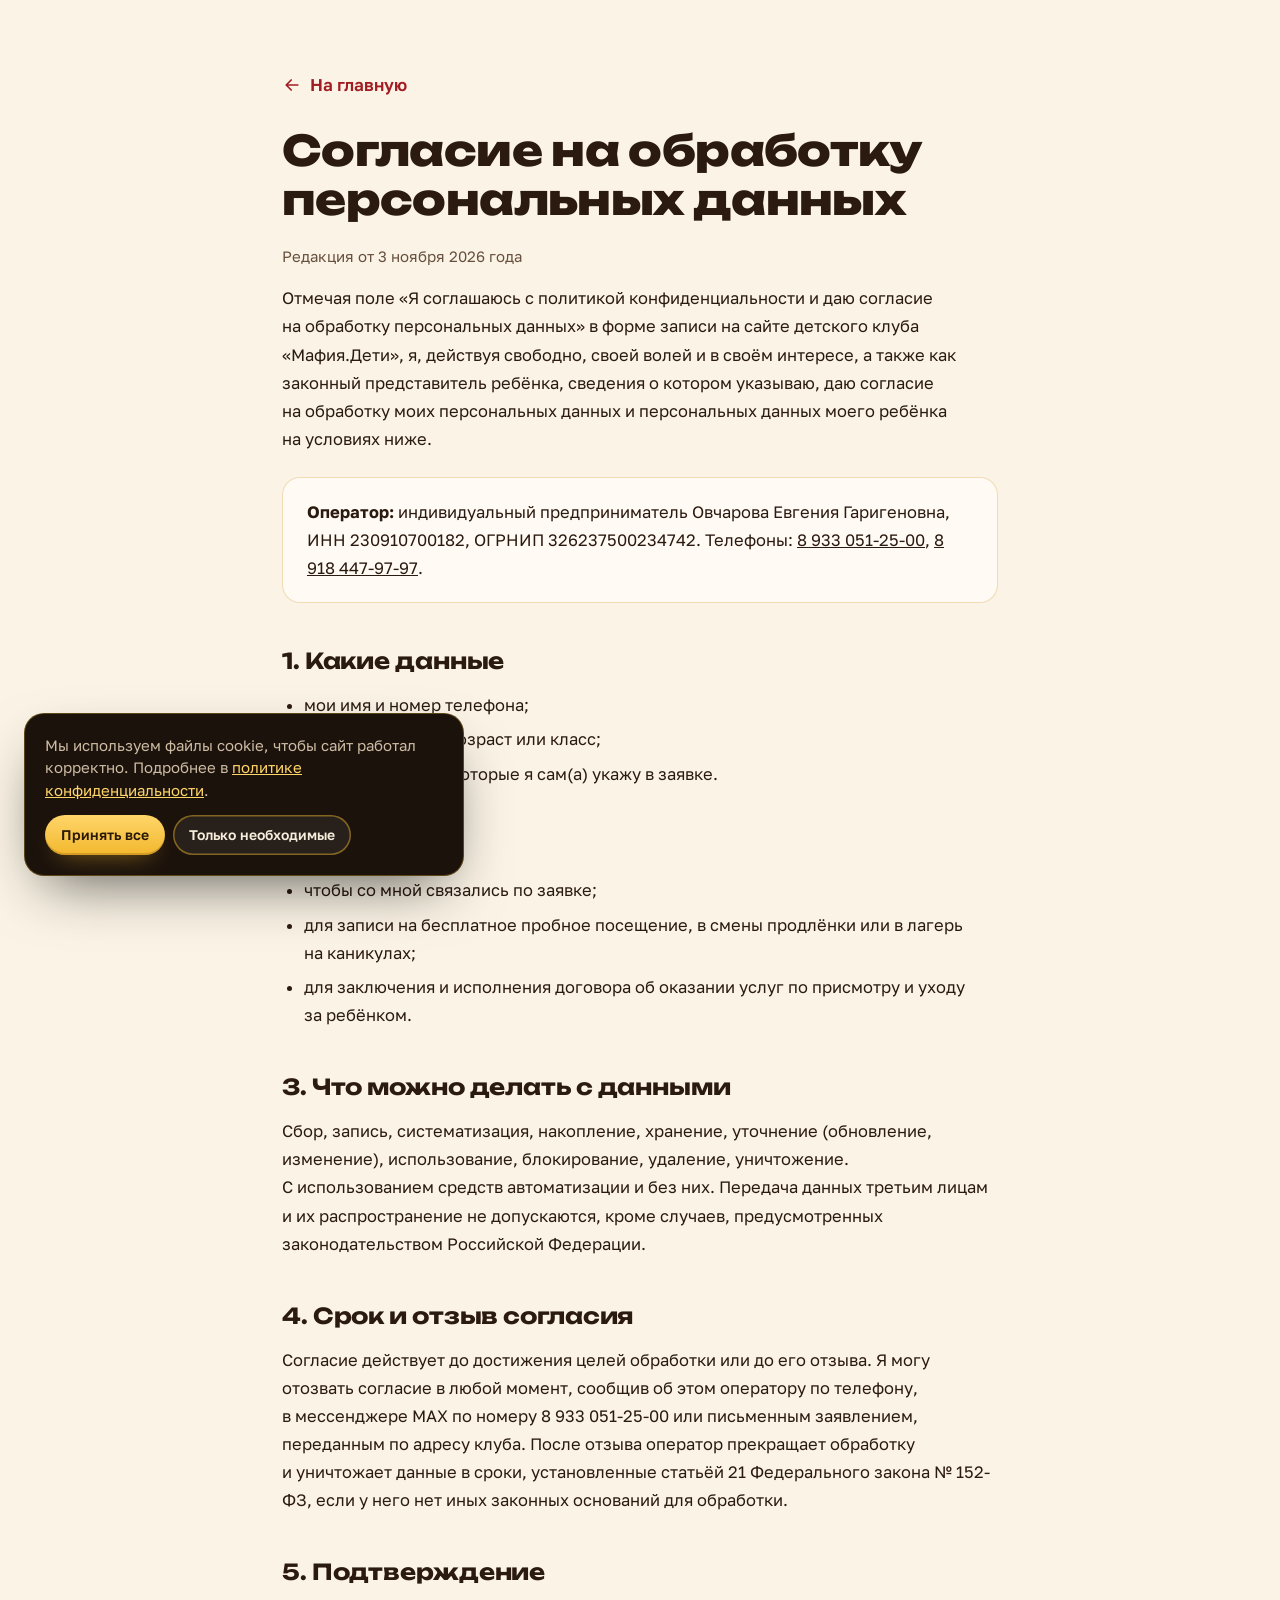
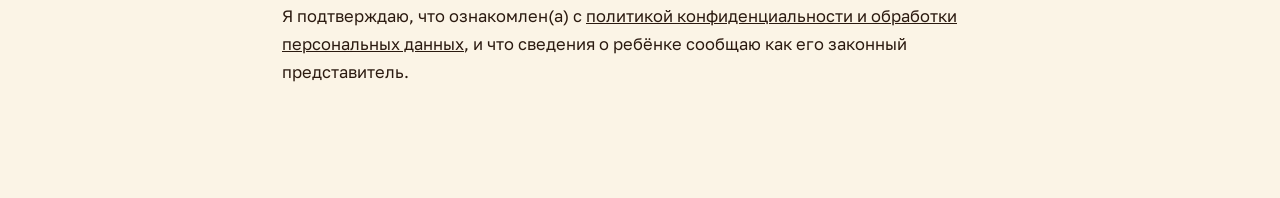
==== consent.html @ 3db44001 "Сайт продлёнки «Мафия.Дети»: первая версия Co-Authored-By: Claude Opus 5.5 <noreply@anthropic.com>" ====
<!doctype html>
<html lang="ru">
<head>
<meta charset="utf-8">
<meta name="viewport" content="width=device-width, initial-scale=1">
<title>Согласие на обработку персональных данных | Детский клуб «Мафия.Дети»</title>
<meta name="description" content="Согласие на обработку персональных данных для записи в детский клуб «Мафия.Дети».">
<meta name="theme-color" content="#1B120C">
<meta name="robots" content="noindex">
<link rel="icon" href="assets/favicon.svg" type="image/svg+xml">
<link rel="stylesheet" href="styles.css">
</head>
<body class="doc-page">
<svg width="0" height="0" style="position:absolute" aria-hidden="true"><defs><symbol id="i-arrow" viewBox="0 0 24 24" fill="none" stroke="currentColor" stroke-width="2" stroke-linecap="round" stroke-linejoin="round"><path d="M5 12h14M13 6l6 6-6 6"/></symbol></defs></svg>

<main class="doc">
  <a class="back" href="index.html"><svg class="ico" aria-hidden="true"><use href="#i-arrow"/></svg> На главную</a>
  <h1>Согласие на&nbsp;обработку персональных данных</h1>
  <p class="meta">Редакция от 3 ноября 2026 года</p>

  <p>Отмечая поле «Я&nbsp;соглашаюсь с&nbsp;политикой конфиденциальности и&nbsp;даю согласие на&nbsp;обработку персональных данных» в&nbsp;форме записи на&nbsp;сайте детского клуба «Мафия.Дети», я, действуя свободно, своей волей и&nbsp;в&nbsp;своём интересе, а&nbsp;также как законный представитель ребёнка, сведения о&nbsp;котором указываю, даю согласие на&nbsp;обработку моих персональных данных и&nbsp;персональных данных моего ребёнка на&nbsp;условиях ниже.</p>

  <div class="card">
    <p><b>Оператор:</b> индивидуальный предприниматель Овчарова Евгения Гаригеновна, ИНН 230910700182, ОГРНИП 326237500234742. Телефоны: <a href="tel:+79330512500">8 933 051-25-00</a>, <a href="tel:+79184479797">8 918 447-97-97</a>.</p>
  </div>

  <h2>1. Какие данные</h2>
  <ul>
    <li>мои имя и&nbsp;номер телефона;</li>
    <li>имя ребёнка, его возраст или класс;</li>
    <li>другие сведения, которые я&nbsp;сам(а) укажу в&nbsp;заявке.</li>
  </ul>

  <h2>2. Для чего</h2>
  <ul>
    <li>чтобы со&nbsp;мной связались по&nbsp;заявке;</li>
    <li>для записи на&nbsp;бесплатное пробное посещение, в&nbsp;смены продлёнки или в&nbsp;лагерь на&nbsp;каникулах;</li>
    <li>для заключения и&nbsp;исполнения договора об&nbsp;оказании услуг по&nbsp;присмотру и&nbsp;уходу за&nbsp;ребёнком.</li>
  </ul>

  <h2>3. Что можно делать с&nbsp;данными</h2>
  <p>Сбор, запись, систематизация, накопление, хранение, уточнение (обновление, изменение), использование, блокирование, удаление, уничтожение. С&nbsp;использованием средств автоматизации и&nbsp;без них. Передача данных третьим лицам и&nbsp;их распространение не допускаются, кроме случаев, предусмотренных законодательством Российской Федерации.</p>

  <h2>4. Срок и&nbsp;отзыв согласия</h2>
  <p>Согласие действует до&nbsp;достижения целей обработки или до&nbsp;его отзыва. Я&nbsp;могу отозвать согласие в&nbsp;любой момент, сообщив об&nbsp;этом оператору по&nbsp;телефону, в&nbsp;мессенджере MAX по&nbsp;номеру 8 933 051-25-00 или письменным заявлением, переданным по&nbsp;адресу клуба. После отзыва оператор прекращает обработку и&nbsp;уничтожает данные в&nbsp;сроки, установленные статьёй 21 Федерального закона № 152-ФЗ, если у&nbsp;него нет иных законных оснований для обработки.</p>

  <h2>5. Подтверждение</h2>
  <p>Я&nbsp;подтверждаю, что ознакомлен(а) с&nbsp;<a href="privacy.html">политикой конфиденциальности и&nbsp;обработки персональных данных</a>, и&nbsp;что сведения о&nbsp;ребёнке сообщаю как его законный представитель.</p>
</main>

<div class="cookie" id="cookie" role="dialog" aria-live="polite" aria-label="Файлы cookie">
  <p>Мы используем файлы cookie, чтобы сайт работал корректно. Подробнее в&nbsp;<a href="privacy.html#cookie">политике конфиденциальности</a>.</p>
  <div class="cookie-row">
    <button class="btn btn-gold btn-sm" type="button" data-cookie="all">Принять все</button>
    <button class="btn btn-ghost-dark btn-sm" type="button" data-cookie="necessary">Только необходимые</button>
  </div>
</div>
<script src="main.js" defer></script>
</body>
</html>
---- styles.css ----
/* ===== Шрифты: Unbounded (заголовки) и Golos (текст), кириллица + латиница ===== */
@font-face{font-family:'Unbounded';font-style:normal;font-weight:300 800;font-display:swap;
  src:url('assets/fonts/unbounded-cyr.woff2') format('woff2');
  unicode-range:U+0301,U+0400-045F,U+0490-0491,U+04B0-04B1,U+2116;}
@font-face{font-family:'Unbounded';font-style:normal;font-weight:300 800;font-display:swap;
  src:url('assets/fonts/unbounded.woff2') format('woff2');
  unicode-range:U+0000-00FF,U+0131,U+0152-0153,U+02BB-02BC,U+02C6,U+02DA,U+02DC,U+2000-206F,U+20BD,U+2122,U+2212,U+FEFF,U+FFFD;}
@font-face{font-family:'Golos';font-style:normal;font-weight:400 700;font-display:swap;
  src:url('assets/fonts/golos-cyr.woff2') format('woff2');
  unicode-range:U+0301,U+0400-045F,U+0490-0491,U+04B0-04B1,U+2116;}
@font-face{font-family:'Golos';font-style:normal;font-weight:400 700;font-display:swap;
  src:url('assets/fonts/golos.woff2') format('woff2');
  unicode-range:U+0000-00FF,U+0131,U+0152-0153,U+02BB-02BC,U+02C6,U+02DA,U+02DC,U+2000-206F,U+20BD,U+2122,U+2212,U+FEFF,U+FFFD;}

/* ===== Токены: ночь и золото логотипа + тёплая бумага флаера ===== */
:root{
  --ink:#1B120C;
  --ink-2:#271A11;
  --ink-deep:#120C08;
  --paper:#FBF4E6;
  --paper-2:#F4E7CF;
  --card:#FFFBF4;
  --text:#2B1A10;
  --muted:#674F3E;
  --gold:#F2B82E;
  --gold-2:#FFD56A;
  --gold-deep:#8A5A08;
  --red:#C3262C;
  --red-hover:#D3333A;
  --red-deep:#A11D23;
  --on-ink:#F7EDDC;
  --on-ink-muted:#CDBBA3;
  --line:rgba(43,26,16,.12);
  --gold-edge:rgba(201,138,18,.28);
  --radius:22px;
  --shadow-card:0 1px 0 rgba(255,255,255,.7) inset, 0 22px 44px -28px rgba(70,36,6,.55);
  --display:'Unbounded','Arial Black',sans-serif;
  --body:'Golos',system-ui,-apple-system,'Segoe UI',Roboto,sans-serif;
  --gutter:16px;
  --max:1180px;
}
@media (min-width:600px){:root{--gutter:24px}}
@media (min-width:1000px){:root{--gutter:32px}}

/* ===== База ===== */
*,*::before,*::after{box-sizing:border-box}
html{-webkit-text-size-adjust:100%;scroll-padding-top:76px}
@media (prefers-reduced-motion:no-preference){html{scroll-behavior:smooth}}
body{margin:0;background:var(--paper);color:var(--text);font:400 17px/1.55 var(--body);-webkit-font-smoothing:antialiased;text-rendering:optimizeLegibility}
img,svg{display:block;max-width:100%}
a{color:inherit}
p{margin:0 0 1em}
h1,h2,h3{margin:0;font-weight:800}
ul,ol{margin:0;padding:0}
button{font:inherit}
[hidden]{display:none!important}
.wrap{width:min(100% - 2*var(--gutter), var(--max));margin-inline:auto}
.ico{width:20px;height:20px;flex:none}
:focus-visible{outline:3px solid var(--gold);outline-offset:3px;border-radius:6px}
.skip{position:absolute;left:12px;top:-60px;z-index:100;background:var(--gold);color:var(--ink);padding:10px 16px;border-radius:10px;font-weight:600;text-decoration:none}
.skip:focus{top:12px}

/* ===== Кнопки ===== */
.btn{display:inline-flex;align-items:center;justify-content:center;gap:10px;min-height:48px;padding:0 22px;border-radius:999px;border:0;font:600 16px/1.15 var(--body);text-decoration:none;cursor:pointer;white-space:nowrap;transition:transform .2s ease, background-color .2s ease, box-shadow .2s ease, color .2s ease}
.btn-lg{min-height:56px;padding:0 28px;font-size:17px}
.btn-sm{min-height:40px;padding:0 16px;font-size:14px}
.btn-icon{width:40px;padding:0}
.btn-block{width:100%;white-space:normal;text-align:center;padding-block:10px}
.btn-red{background:var(--red);color:#fff;box-shadow:0 12px 26px -12px rgba(195,38,44,.75), inset 0 -2px 0 rgba(0,0,0,.18)}
.btn-red:hover{background:var(--red-hover);transform:translateY(-1px)}
.btn-gold{background:linear-gradient(180deg,var(--gold-2),var(--gold));color:#2A1906;box-shadow:inset 0 -2px 0 rgba(120,70,0,.25), 0 10px 24px -14px rgba(242,184,46,.8)}
.btn-gold:hover{transform:translateY(-1px);box-shadow:inset 0 -2px 0 rgba(120,70,0,.25), 0 14px 28px -12px rgba(242,184,46,.9)}
.btn-ghost-dark{background:rgba(255,255,255,.06);color:var(--on-ink);box-shadow:inset 0 0 0 1.5px rgba(242,184,46,.45)}
.btn-ghost-dark:hover{background:rgba(242,184,46,.14)}
.btn-ink{background:var(--ink);color:var(--on-ink)}
.btn-ink:hover{background:var(--ink-2)}
.btn-plain{background:none;color:var(--muted);text-decoration:underline;text-underline-offset:3px;padding:0 8px}
.link-arrow{display:inline-flex;align-items:center;gap:8px;font-weight:600;text-decoration:none;color:var(--red-deep)}
.link-arrow .ico{transition:transform .2s ease}
.link-arrow:hover .ico{transform:translateX(4px)}
.linklike{background:none;border:0;padding:0;color:inherit;text-decoration:underline;text-underline-offset:3px;cursor:pointer;font-size:inherit}

/* ===== Шапка ===== */
.top{position:sticky;top:0;z-index:50;background:rgba(18,12,8,.94);border-bottom:1px solid rgba(242,184,46,.16)}
@supports (backdrop-filter:blur(8px)){.top{background:rgba(18,12,8,.82);backdrop-filter:saturate(1.3) blur(12px)}}
.top-row{display:flex;align-items:center;gap:16px;height:64px}
.brand{display:flex;align-items:center;gap:10px;color:var(--on-ink);text-decoration:none;min-width:0}
.brand img{width:40px;height:40px;border-radius:11px;box-shadow:0 0 0 1px rgba(242,184,46,.4)}
.brand b{display:block;font:700 15px/1 var(--display);letter-spacing:.01em;white-space:nowrap}
.brand b span{color:var(--gold)}
.brand small{display:block;margin-top:5px;font:600 10.5px/1 var(--body);letter-spacing:.12em;text-transform:uppercase;color:var(--on-ink-muted)}
.nav{display:none;gap:28px;margin-left:auto}
.nav a{color:var(--on-ink-muted);text-decoration:none;font-weight:500;font-size:15px;transition:color .2s}
.nav a:hover{color:var(--gold-2)}
.top-actions{display:flex;align-items:center;gap:8px;margin-left:auto}
.top-phone{display:none;color:var(--on-ink);font-weight:600;text-decoration:none;white-space:nowrap;margin-right:8px}
.top-phone:hover{color:var(--gold-2)}
@media (max-width:359px){.top .brand-text{display:none}}
@media (min-width:1000px){
  .nav{display:flex}
  .top-actions{margin-left:32px}
  .top-phone{display:inline}
  .top-call{display:none}
}

/* ===== Первый экран ===== */
.hero{position:relative;isolation:isolate;overflow:clip;background:radial-gradient(120% 80% at 75% 20%, #2C1C10 0%, var(--ink) 55%) var(--ink);color:var(--on-ink);padding-top:clamp(20px,4vw,56px)}
.hero-grid{display:grid;gap:8px;align-items:center}
.hero-art{position:relative;justify-self:center;width:min(60vw,300px);aspect-ratio:1}
.hero-art img{position:relative;z-index:1;width:100%;height:100%;mix-blend-mode:lighten}
.rays{position:absolute;inset:-40%;z-index:0;background:repeating-conic-gradient(from 0deg, rgba(242,184,46,.15) 0deg 5deg, transparent 5deg 15deg);-webkit-mask:radial-gradient(closest-side, #000 25%, transparent 72%);mask:radial-gradient(closest-side, #000 25%, transparent 72%);animation:spin 160s linear infinite}
.glow{position:absolute;inset:8%;z-index:0;border-radius:50%;background:radial-gradient(closest-side, rgba(242,184,46,.32), rgba(242,184,46,0) 72%)}
.spark{position:absolute;z-index:2;width:14px;height:14px;color:var(--gold-2);animation:twinkle 3.6s ease-in-out infinite}
.spark.s1{top:12%;left:6%}
.spark.s2{top:30%;right:2%;width:10px;height:10px;animation-delay:1.2s}
.spark.s3{bottom:16%;left:0;width:9px;height:9px;animation-delay:2.3s}
.eyebrow{display:inline-flex;align-items:center;gap:10px;margin:0;font:700 12px/1.3 var(--display);letter-spacing:.12em;text-transform:uppercase;color:var(--gold)}
.eyebrow::before{content:'';width:22px;height:2px;background:currentColor}
.hero h1{margin:.14em 0 .22em;font:800 clamp(36px,11vw,84px)/.98 var(--display);letter-spacing:-.025em;background:linear-gradient(180deg,#FFF0C2 0%,#FFD56A 38%,#F2B82E 62%,#C98A12 100%);-webkit-background-clip:text;background-clip:text;color:transparent;filter:drop-shadow(0 3px 0 rgba(0,0,0,.35))}
.lead{max-width:34ch;font-size:clamp(17px,1.6vw,20px);line-height:1.5;color:var(--on-ink-muted)}
.hero-cta{display:flex;flex-wrap:wrap;gap:12px;margin-top:26px}
.facts{display:grid;grid-template-columns:repeat(3,minmax(0,1fr));gap:12px;margin:32px 0 0;padding-top:22px;border-top:1px solid rgba(242,184,46,.22)}
.facts div{min-width:0}
.facts dt{font:700 clamp(20px,3vw,30px)/1 var(--display);color:var(--gold);white-space:nowrap}
.facts dd{margin:8px 0 0;font-size:13.5px;line-height:1.35;color:var(--on-ink-muted)}
.skyline{display:block;width:100%;height:clamp(96px,14vw,190px);margin-top:clamp(28px,5vw,48px)}
.skyline .bld{fill:#0E0906}
.skyline .crown{fill:var(--gold)}
.skyline .gem{fill:var(--red)}
.skyline .win{fill:#2B1D12}
.skyline .lit{fill:var(--gold);opacity:0;animation:winOn .7s ease forwards;animation-delay:var(--d,0s)}
.skyline .lit.tw{animation:winOn .7s ease forwards, flicker 9s ease-in-out infinite;animation-delay:var(--d,0s), calc(var(--d,0s) + 3s)}
@media (max-width:599px){.hero-cta .btn{flex:1 1 100%}}
@media (min-width:960px){
  .hero-grid{grid-template-columns:minmax(0,1.08fr) minmax(0,.92fr);gap:40px}
  .hero-art{order:2;width:min(100%,520px)}
  .hero h1{font-size:clamp(60px,6.4vw,92px)}
}

/* ===== Лента с девизом ===== */
.ribbon-wrap{position:relative;z-index:3;margin-top:-30px;padding:12px 0;overflow-x:clip}
.ribbon{width:112%;margin-left:-6%;transform:rotate(-2deg);background:var(--red);border-block:3px solid var(--gold);box-shadow:0 18px 30px -18px rgba(0,0,0,.6)}
.ribbon-track{display:flex;width:max-content;animation:marquee 46s linear infinite}
.ribbon span{display:flex;align-items:center;gap:24px;padding:15px 0 15px 24px;font:700 clamp(14px,2vw,19px)/1 var(--display);letter-spacing:.1em;text-transform:uppercase;color:#FFF3DA;white-space:nowrap}
.ribbon span::after{content:'';width:9px;height:9px;background:var(--gold);transform:rotate(45deg)}

/* ===== Секции ===== */
.sec{padding:clamp(72px,10vw,128px) 0;overflow-x:clip}
.sec--tint{background:var(--paper-2)}
.sec-head{max-width:760px;margin-bottom:clamp(32px,5vw,56px)}
.sec-head p:last-child{margin:0;font-size:clamp(17px,1.6vw,19px);color:var(--muted);max-width:52ch}
.tag{display:inline-flex;align-items:center;gap:10px;margin:0;font:700 12px/1.2 var(--display);letter-spacing:.14em;text-transform:uppercase;color:var(--red-deep)}
.tag::before{content:'';width:9px;height:9px;flex:none;background:var(--gold);transform:rotate(45deg);box-shadow:0 0 0 3px rgba(242,184,46,.22)}
h2{margin:.42em 0 .45em;font:800 clamp(27px,4.4vw,50px)/1.1 var(--display);letter-spacing:-.018em;text-wrap:balance}
.sec-head h2{margin-bottom:.4em}

/* ===== Смены: игральные карты ===== */
.shifts{display:grid;gap:44px;max-width:980px}
@media (min-width:760px){.shifts{grid-template-columns:1fr 1fr;gap:48px}}
.pcard{position:relative;isolation:isolate}
/* рубашка карты, выглядывает из-под лица */
.pcard::before{content:'';position:absolute;inset:0;z-index:-1;border-radius:var(--radius);border:6px solid var(--card);background:repeating-linear-gradient(45deg, rgba(242,184,46,.42) 0 2px, transparent 2px 13px), repeating-linear-gradient(-45deg, rgba(242,184,46,.42) 0 2px, transparent 2px 13px), var(--red);box-shadow:0 18px 34px -22px rgba(70,36,6,.6);transform:rotate(3deg) translate(6px,8px);transition:transform .45s cubic-bezier(.2,.7,.2,1)}
.pcard--spade::before{background:repeating-linear-gradient(45deg, rgba(242,184,46,.35) 0 2px, transparent 2px 13px), repeating-linear-gradient(-45deg, rgba(242,184,46,.35) 0 2px, transparent 2px 13px), var(--ink)}
.pcard-face{position:relative;overflow:hidden;height:100%;padding:40px 30px 30px 64px;border-radius:var(--radius);background:var(--card);box-shadow:var(--shadow-card);transition:transform .45s cubic-bezier(.2,.7,.2,1)}
.pcard-face::before{content:'';position:absolute;inset:9px;border:1.5px solid var(--gold-edge);border-radius:15px;pointer-events:none}
.pcard:hover .pcard-face{transform:translateY(-6px) rotate(-1deg)}
.pcard:hover::before{transform:rotate(6deg) translate(14px,10px)}
.idx{position:absolute;top:22px;left:22px;display:grid;justify-items:center;gap:4px;color:var(--red)}
.idx b{font:800 24px/1 var(--display)}
.idx svg{width:18px;height:18px}
.idx--br{top:auto;left:auto;right:22px;bottom:22px;transform:rotate(180deg)}
.pcard--spade .idx{color:var(--text)}
.pcard-mark{position:absolute;right:-34px;top:50%;width:230px;height:230px;transform:translateY(-50%) rotate(-12deg);color:rgba(195,38,44,.045);pointer-events:none}
.pcard--spade .pcard-mark{color:rgba(43,26,16,.035)}
.kicker{margin:0;font:700 13px/1.2 var(--display);letter-spacing:.12em;text-transform:uppercase;color:var(--gold-deep)}
.time{margin:.32em 0 .3em;font:800 clamp(40px,6vw,62px)/1 var(--display);letter-spacing:-.03em;white-space:nowrap}
.pcard-text{max-width:28ch;color:var(--muted)}
.incl{display:inline-flex;align-items:center;gap:8px;margin:0;padding:8px 14px;border-radius:999px;background:var(--paper-2);font-weight:600;font-size:15px}
.incl .ico{color:var(--gold-deep)}
.pcard-foot{display:flex;align-items:flex-end;justify-content:space-between;flex-wrap:wrap;gap:12px 20px;margin-top:28px;padding-top:22px;border-top:1.5px dashed var(--gold-edge);padding-right:34px}
.price{margin:0;font:800 clamp(30px,3.6vw,38px)/1 var(--display);letter-spacing:-.02em}
.limit{display:inline-flex;align-items:center;gap:12px;margin:clamp(40px,5vw,56px) 0 0;padding:14px 22px;border-radius:999px;background:var(--ink);color:var(--on-ink);font-size:16px}
.limit b{color:var(--gold);font-weight:700}
.limit .ico{color:var(--gold);width:24px;height:24px}
@media (max-width:420px){
  .pcard-face{padding:76px 22px 26px}
  .pcard::before{transform:rotate(2deg) translate(4px,8px)}
  .pcard-foot{padding-right:30px}
  .limit{border-radius:18px;align-items:flex-start}
}

/* ===== Что входит: монеты-иконки ===== */
.tiles{list-style:none;display:grid;grid-template-columns:minmax(0,1fr);gap:14px}
@media (min-width:640px){.tiles{grid-template-columns:1fr 1fr;gap:16px}}
@media (min-width:1000px){.tiles{grid-template-columns:repeat(3,1fr);gap:20px}}
.tile{display:grid;grid-template-columns:auto minmax(0,1fr);gap:16px;align-items:start;padding:22px;border-radius:20px;background:var(--card);border:1px solid var(--gold-edge);box-shadow:0 20px 34px -30px rgba(70,36,6,.6)}
@media (min-width:1000px){.tile{grid-template-columns:1fr;gap:20px;padding:30px 28px}}
.coin{display:grid;place-items:center;width:56px;height:56px;border-radius:50%;background:radial-gradient(circle at 34% 28%, #FFEDA8 0%, var(--gold) 52%, #C68710 100%);box-shadow:inset 0 -3px 0 rgba(120,70,0,.32), inset 0 2px 0 rgba(255,255,255,.65), 0 8px 16px -8px rgba(150,90,0,.7);color:#3A2208}
.coin svg{width:28px;height:28px}
.tile h3{margin:3px 0 6px;font:700 17px/1.3 var(--display);letter-spacing:-.005em}
.tile p{margin:0;font-size:16px;color:var(--muted)}

/* ===== Пробное посещение ===== */
.trial{position:relative;background:var(--ink);color:var(--on-ink)}
.trial::before{content:'';position:absolute;inset:0;background:radial-gradient(50% 60% at 20% 50%, rgba(242,184,46,.12), transparent 70%);pointer-events:none}
.trial-grid{position:relative;display:grid;gap:44px;align-items:center}
@media (min-width:900px){.trial-grid{grid-template-columns:minmax(0,400px) 1fr;gap:80px}}
.clock{width:min(100%,360px);justify-self:center;overflow:visible}
.clock-rim{fill:none;stroke:var(--gold);stroke-width:12}
.clock-face{fill:var(--paper)}
.clock-slice{fill:rgba(195,38,44,.13)}
.clock-ticks{stroke:rgba(43,26,16,.35);stroke-width:1.6;stroke-linecap:round}
.clock-hours{stroke:var(--text);stroke-width:4;stroke-linecap:round}
.clock-nums text{font:700 19px var(--display);fill:var(--text);text-anchor:middle}
.clock-nums text.hl{fill:var(--red-deep)}
.clock-arc{fill:none;stroke:var(--red);stroke-width:12;stroke-linecap:round;stroke-dasharray:100;stroke-dashoffset:0}
.hand{stroke:var(--text);stroke-linecap:round}
.hand-h{stroke-width:9}
.hand-m{stroke-width:5}
.clock-cap{fill:var(--red);stroke:var(--paper);stroke-width:3}
.js .clock.rv .clock-arc{stroke-dashoffset:100;transition:stroke-dashoffset 1.4s cubic-bezier(.6,.1,.2,1) .3s}
.js .clock.rv.in .clock-arc{stroke-dashoffset:0}
.trial .tag{color:var(--gold)}
.trial h2{color:#FFF5E2}
.when{display:flex;flex-wrap:wrap;gap:.08em .45em;margin:.1em 0 .5em;font:800 clamp(36px,5.6vw,64px)/1.05 var(--display);letter-spacing:-.02em;color:var(--gold)}
.when-row{display:inline-flex;align-items:baseline;gap:.22em;white-space:nowrap}
.when small{font-size:.42em;font-weight:600;letter-spacing:0;color:var(--on-ink-muted)}
.trial-copy > p:not(.tag):not(.when){max-width:42ch;color:var(--on-ink-muted);font-size:clamp(17px,1.6vw,19px)}
.trial-copy .btn{margin-top:10px}

/* ===== Каникулы ===== */
.camp{position:relative;background:var(--paper-2);padding-top:clamp(110px,13vw,160px)}
.garland{position:absolute;top:0;left:0;width:100%;height:clamp(56px,7vw,80px)}
.garland-rope{fill:none;stroke:rgba(43,26,16,.45);stroke-width:2}
.camp-grid{display:grid;gap:32px;align-items:center}
@media (min-width:860px){.camp-grid{grid-template-columns:1.25fr .75fr;gap:56px}}
.camp-copy h2{margin-bottom:.6em}
.camp-time{display:flex;align-items:center;gap:16px;margin:0;font:800 clamp(30px,5vw,56px)/1.05 var(--display);letter-spacing:-.02em}
.camp-time .ico{width:clamp(40px,5vw,60px);height:clamp(40px,5vw,60px);color:var(--red)}
.ticket{position:relative;padding:28px 28px 26px;border-radius:20px;background:var(--card);border:2px dashed rgba(195,38,44,.4);box-shadow:var(--shadow-card)}
/* вырезы, как у билета */
.ticket::before,.ticket::after{content:'';position:absolute;top:50%;width:22px;height:22px;margin-top:-11px;border-radius:50%;background:var(--paper-2)}
.ticket::before{left:-12px}
.ticket::after{right:-12px}
.ticket-label{margin:0 0 10px;font:700 12px/1.3 var(--display);letter-spacing:.12em;text-transform:uppercase;color:var(--gold-deep)}
.ticket-sum{margin:0;font:800 clamp(40px,5vw,52px)/1 var(--display);color:var(--red);letter-spacing:-.02em}
.ticket-note{margin:6px 0 18px;color:var(--muted)}

/* ===== Принципы ===== */
.trust{display:grid;gap:36px}
@media (min-width:900px){.trust{grid-template-columns:.9fr 1.1fr;gap:64px;align-items:center}}
.big10{margin:0;font:800 clamp(120px,20vw,230px)/.82 var(--display);letter-spacing:-.06em;background:linear-gradient(180deg,#F7C64A 0%,#D9971A 60%,#A86B0C 100%);-webkit-background-clip:text;background-clip:text;color:transparent}
.trust-num h2{margin-top:.35em}
.trust-lead{margin:0;font-size:clamp(17px,1.6vw,19px);color:var(--muted)}
.principles{list-style:none;display:grid;grid-template-columns:minmax(0,1fr);gap:12px}
@media (min-width:480px){.principles{grid-template-columns:repeat(2,minmax(0,1fr));gap:14px}}
.nw{white-space:nowrap}
.pr{display:flex;flex-direction:column;gap:18px;padding:24px;border-radius:20px;background:var(--card);border:1px solid var(--gold-edge);font:700 16px/1.35 var(--display);letter-spacing:-.005em;hyphens:auto}
.pr .ico{width:32px;height:32px;color:var(--red)}
@media (max-width:479px){.pr{flex-direction:row;align-items:center;gap:16px;padding:18px 20px}}
/* самые узкие телефоны: длинные слова вроде «Доброжелательная» не должны распирать карточки */
@media (max-width:359px){
  .tile{padding:20px 18px;gap:14px}
  .tile h3{font-size:16px}
  .coin{width:48px;height:48px}
  .coin svg{width:24px;height:24px}
  .pr{padding:16px 18px;font-size:15px}
}

/* ===== Адреса ===== */
.addr{display:grid;gap:16px}
@media (min-width:760px){.addr{grid-template-columns:1fr 1fr;gap:20px}}
.acard{position:relative;overflow:hidden;display:flex;flex-direction:column;padding:28px;border-radius:var(--radius);background:var(--ink);color:var(--on-ink);box-shadow:0 24px 40px -30px rgba(0,0,0,.7)}
.acard::after{content:'';position:absolute;right:-60px;bottom:-60px;width:220px;height:220px;border-radius:50%;background:radial-gradient(closest-side, rgba(242,184,46,.13), transparent);pointer-events:none}
@media (max-width:420px){.acard{padding:24px 22px}}
.acard-num{font:800 14px/1 var(--display);letter-spacing:.1em;color:var(--gold)}
.acard-pin{position:absolute;top:24px;right:24px;width:30px;height:30px;color:var(--gold)}
.acard h3{margin:22px 0 26px;font:700 clamp(16px,2.4vw,27px)/1.2 var(--display);letter-spacing:-.01em}
@media (min-width:400px) and (max-width:759px){.acard h3{font-size:clamp(18px,4.6vw,27px)}}
.acard-links{position:relative;z-index:1;display:flex;flex-wrap:wrap;gap:10px;margin-top:auto}

/* ===== Запись ===== */
.book-grid{display:grid;gap:36px}
.book-grid > *,.hero-grid > *,.trial-grid > *,.camp-grid > *,.trust > *{min-width:0}
@media (min-width:960px){.book-grid{grid-template-columns:minmax(0,.8fr) minmax(0,1.2fr);gap:64px;align-items:start}}
@media (min-width:960px){.book-copy{position:sticky;top:110px}}
.book-copy > p:not(.tag){color:var(--muted);font-size:clamp(17px,1.6vw,19px);max-width:40ch}
.phones{list-style:none;display:grid;gap:14px;margin-top:26px}
.phones li{display:grid;gap:2px}
.phones li span{padding-left:32px}
.phones a{display:inline-flex;align-items:center;gap:10px;font:700 clamp(20px,2.4vw,24px)/1.2 var(--display);text-decoration:none;letter-spacing:-.01em}
.phones a:hover{color:var(--red-deep)}
.phones .ico{color:var(--red);width:22px;height:22px}
.phones span{font-size:14px;color:var(--muted)}
.form{padding:clamp(20px,4vw,40px);border-radius:26px;background:var(--card);border:1px solid var(--gold-edge);box-shadow:var(--shadow-card)}
.field{display:grid;gap:8px;margin:0 0 20px;padding:0;border:0;min-width:0}
.field > label,.legend{padding:0;font-weight:600;font-size:15px}
.opt{font-weight:400;color:var(--muted)}
.row2{display:grid;gap:0 16px}
@media (min-width:560px){.row2{grid-template-columns:1fr 1fr}}
.input{width:100%;min-height:54px;padding:0 16px;border:1.5px solid rgba(43,26,16,.2);border-radius:14px;background:#fff;color:var(--text);font:500 17px/1.4 var(--body);transition:border-color .2s, box-shadow .2s}
.input::placeholder{color:#9C8775}
.input:focus{outline:none;border-color:var(--gold-deep);box-shadow:0 0 0 4px rgba(242,184,46,.35)}
.input[aria-invalid="true"]{border-color:var(--red)}
textarea.input{min-height:96px;padding:14px 16px;resize:vertical}
.chips{display:flex;flex-wrap:wrap;gap:8px}
.chip{position:relative}
.chip input{position:absolute;inset:0;opacity:0;margin:0;cursor:pointer}
.chip span{display:inline-flex;align-items:center;min-height:44px;padding:0 16px;border:1.5px solid rgba(43,26,16,.2);border-radius:999px;background:#fff;font-weight:500;font-size:15px;transition:background-color .2s, color .2s, border-color .2s}
.chip input:hover + span{border-color:var(--gold-deep)}
.chip input:checked + span{background:var(--ink);border-color:var(--ink);color:#FFF3DA}
.chip input:focus-visible + span{outline:3px solid var(--gold);outline-offset:2px}
.check{display:grid;grid-template-columns:24px 1fr;gap:12px;align-items:start;margin-top:4px;font-size:15px;line-height:1.45;color:var(--muted);cursor:pointer}
.check input{width:22px;height:22px;margin:0;accent-color:var(--red);cursor:pointer}
.check a{color:var(--text);text-underline-offset:3px}
.err{margin:0;font-size:14px;color:var(--red-deep)}
.err:empty{display:none}
#e-agree{margin-top:8px}
.form button[type="submit"]{margin-top:22px}
.form-note{margin:14px 0 0;font-size:13.5px;color:var(--muted)}
.sent{display:none}
.form.is-sent .form-body{display:none}
.form.is-sent .sent{display:block}
.sent:focus{outline:none}
.sent-title{margin:0 0 16px;font:800 clamp(24px,3vw,30px)/1.15 var(--display)}
.sent-steps{display:grid;gap:10px;margin:0 0 22px;padding-left:22px;color:var(--muted)}
.sent-steps li::marker{color:var(--red);font-weight:700}
.sent-steps b{color:var(--text);white-space:nowrap}
.sent-label{display:block;margin-bottom:8px;font-weight:600;font-size:15px}
.sent-text{font-size:15px;line-height:1.5;background:var(--paper)}
.sent-actions{display:flex;flex-wrap:wrap;align-items:center;gap:10px;margin-top:18px}
@media (max-width:599px){.sent-actions .btn-lg{flex:1 1 100%;white-space:normal;text-align:center;padding-inline:20px}}

/* ===== Подвал ===== */
.foot{padding:56px 0 28px;background:var(--ink-deep);color:var(--on-ink-muted);font-size:15px}
.foot-grid{display:grid;gap:32px}
@media (min-width:860px){.foot-grid{grid-template-columns:1.2fr 1fr 1.2fr}}
.foot .brand img{width:56px;height:56px;border-radius:14px}
.foot .brand b{font-size:18px}
.foot-brand p{margin:16px 0 0;max-width:30ch}
.foot-h{margin:0 0 12px;font:700 12px/1.2 var(--display);letter-spacing:.14em;text-transform:uppercase;color:var(--gold)}
.foot a{color:var(--on-ink);text-decoration:none}
.foot a:hover{color:var(--gold-2)}
.req{font-size:14px;line-height:1.65}
.foot-bottom{display:flex;flex-wrap:wrap;justify-content:space-between;gap:12px 24px;margin-top:40px;padding-top:20px;border-top:1px solid rgba(242,184,46,.16);font-size:13.5px}
.foot-links{display:flex;flex-wrap:wrap;gap:8px 20px}
.foot-links a,.foot-links .linklike{color:var(--on-ink-muted);text-decoration:underline;text-underline-offset:3px}
.foot-links a:hover,.foot-links .linklike:hover{color:var(--gold-2)}

/* ===== Баннер cookie ===== */
.cookie{position:fixed;left:12px;right:12px;bottom:12px;z-index:80;display:none;max-width:440px;padding:20px;border-radius:20px;background:var(--ink);color:var(--on-ink);border:1px solid rgba(242,184,46,.3);box-shadow:0 24px 60px -20px rgba(0,0,0,.65)}
.cookie.show{display:block;animation:rise .45s cubic-bezier(.2,.7,.2,1)}
.cookie p{margin:0 0 14px;font-size:15px;line-height:1.5;color:var(--on-ink-muted)}
.cookie a{color:var(--gold-2)}
.cookie-row{display:flex;flex-wrap:wrap;gap:8px}
@media (max-width:399px){.cookie-row .btn{flex:1 1 auto}}
@media (min-width:600px){.cookie{left:24px;right:auto;bottom:24px}}

/* ===== Страницы документов ===== */
.doc-page{background:var(--paper)}
.doc{max-width:780px;margin:0 auto;padding:clamp(36px,6vw,72px) var(--gutter) 96px}
.doc .back{display:inline-flex;align-items:center;gap:8px;margin-bottom:28px;font-weight:600;text-decoration:none;color:var(--red-deep)}
.doc .back .ico{transform:rotate(180deg)}
.doc h1{margin:0 0 .5em;font:800 clamp(21px,6.2vw,42px)/1.15 var(--display);letter-spacing:-.015em;text-wrap:balance;overflow-wrap:break-word}
.doc h2{margin:2em 0 .7em;font:700 clamp(18px,2.2vw,22px)/1.3 var(--display);letter-spacing:-.005em}
.doc p,.doc li{font-size:16.5px;line-height:1.7}
.doc ul,.doc ol{padding-left:22px;margin:0 0 1em}
.doc li{margin-bottom:.4em}
.doc .meta{color:var(--muted);font-size:15px}
.doc .card{padding:20px 24px;border-radius:18px;background:var(--card);border:1px solid var(--gold-edge);margin:1.4em 0}
.doc .card p:last-child{margin:0}

/* ===== Появление при скролле ===== */
.js .rv{opacity:0;transform:translateY(22px);transition:opacity .75s ease, transform .75s cubic-bezier(.2,.7,.2,1)}
.js .rv.in{opacity:1;transform:none}
.js .tiles .rv:nth-child(3n+2),.js .principles .rv:nth-child(2n){transition-delay:.08s}
.js .tiles .rv:nth-child(3n){transition-delay:.16s}

/* ===== Анимации ===== */
@keyframes spin{to{transform:rotate(360deg)}}
@keyframes twinkle{0%,100%{opacity:.25;transform:scale(.7) rotate(0)}50%{opacity:1;transform:scale(1.1) rotate(45deg)}}
@keyframes winOn{to{opacity:1}}
@keyframes flicker{0%,86%,100%{opacity:1}90%{opacity:.15}94%{opacity:.9}}
@keyframes marquee{to{transform:translateX(-50%)}}
@keyframes rise{from{opacity:0;transform:translateY(16px)}}

@media (prefers-reduced-motion:reduce){
  *,*::before,*::after{animation-duration:.001ms!important;animation-iteration-count:1!important;transition-duration:.001ms!important;transition-delay:0s!important}
  .rays{animation:none}
  .ribbon-track{animation:none}
}
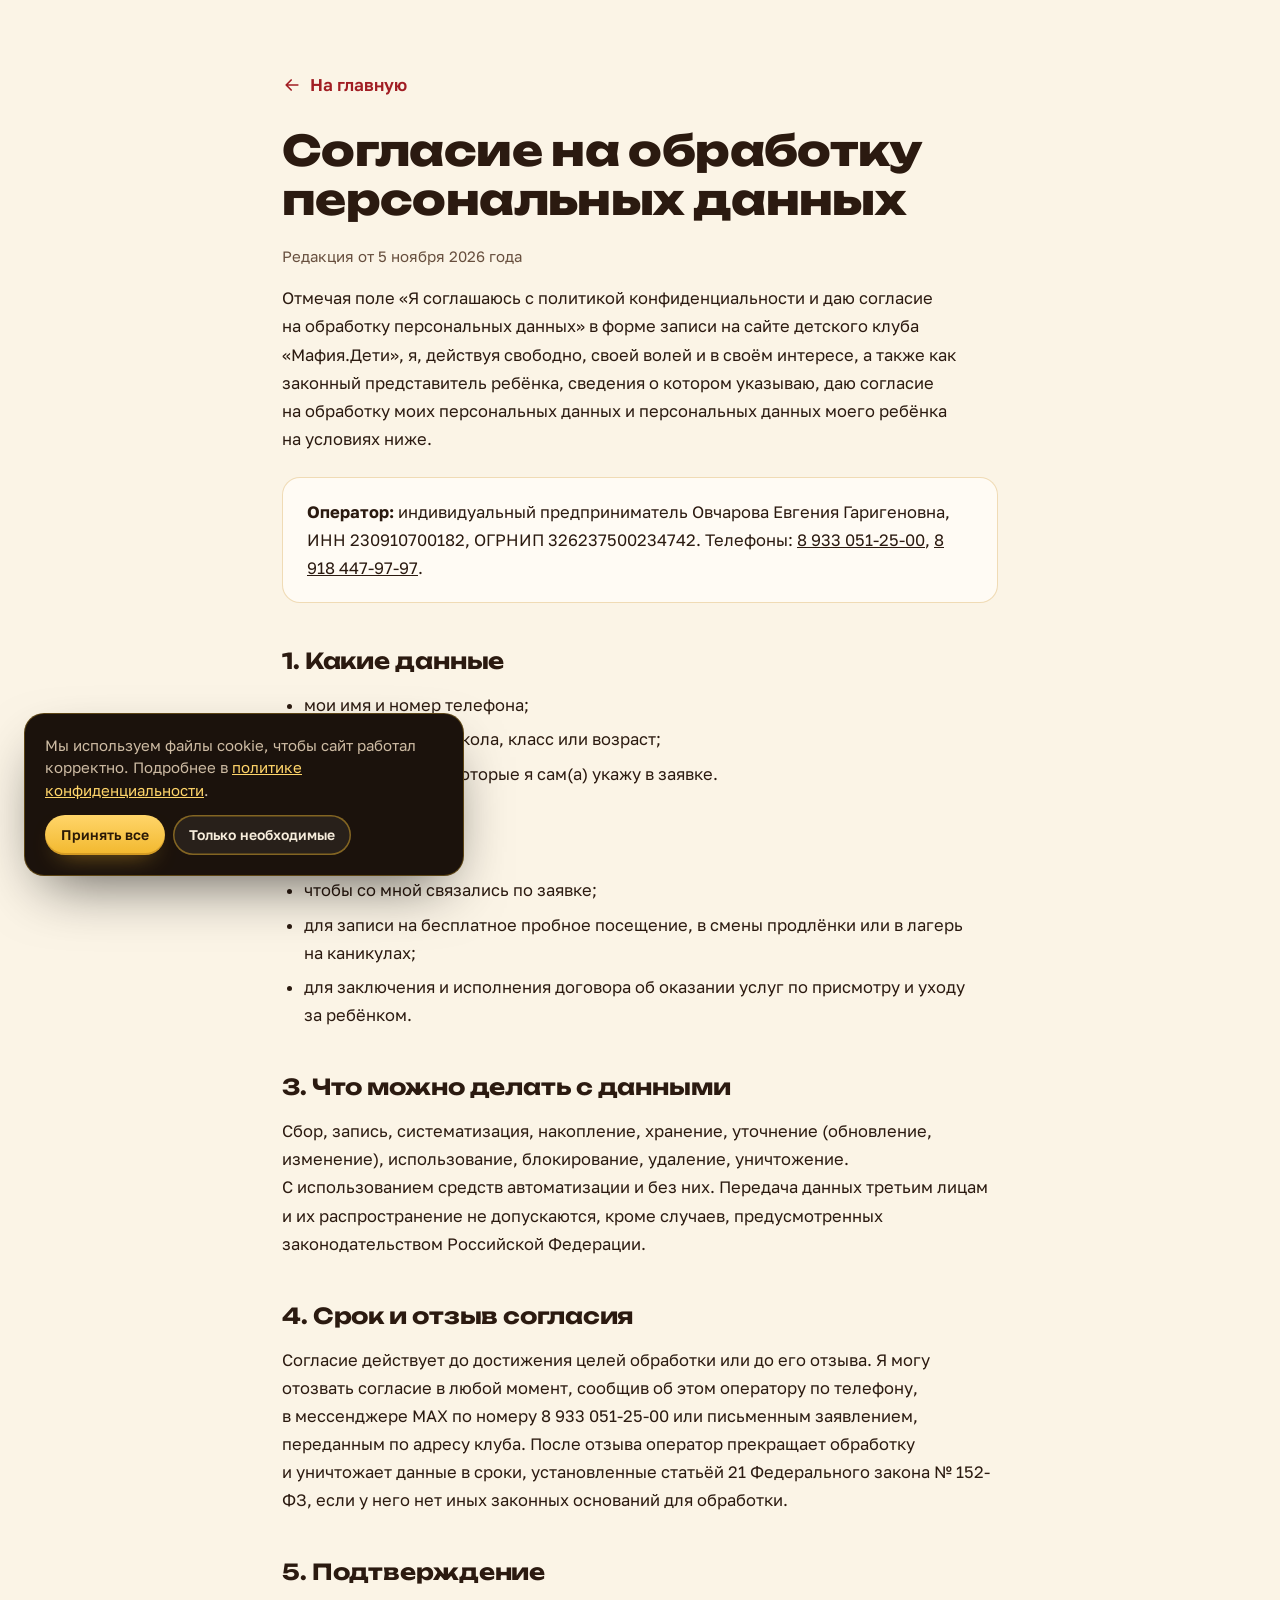
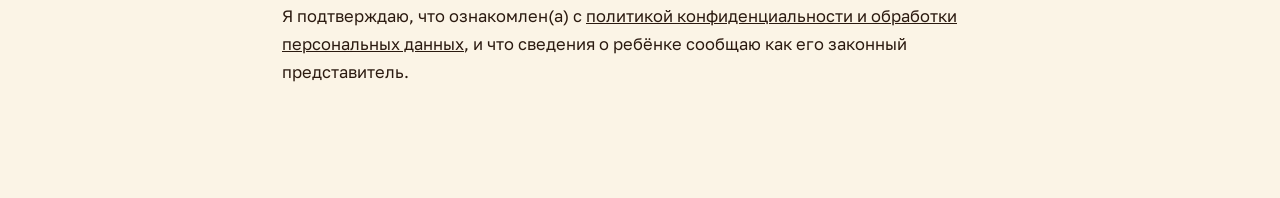
==== commit 9fe97706: "Правки клиента, третий раунд: без числа детей, без ДЮЦ, школа в заявке Первый экран: только «Небольш" ====
--- a/consent.html
+++ b/consent.html
@@ -16,7 +16,7 @@
 <main class="doc">
   <a class="back" href="index.html"><svg class="ico" aria-hidden="true"><use href="#i-arrow"/></svg> На главную</a>
   <h1>Согласие на&nbsp;обработку персональных данных</h1>
-  <p class="meta">Редакция от 3 ноября 2026 года</p>
+  <p class="meta">Редакция от 5 ноября 2026 года</p>
 
   <p>Отмечая поле «Я&nbsp;соглашаюсь с&nbsp;политикой конфиденциальности и&nbsp;даю согласие на&nbsp;обработку персональных данных» в&nbsp;форме записи на&nbsp;сайте детского клуба «Мафия.Дети», я, действуя свободно, своей волей и&nbsp;в&nbsp;своём интересе, а&nbsp;также как законный представитель ребёнка, сведения о&nbsp;котором указываю, даю согласие на&nbsp;обработку моих персональных данных и&nbsp;персональных данных моего ребёнка на&nbsp;условиях ниже.</p>
 
@@ -27,7 +27,7 @@
   <h2>1. Какие данные</h2>
   <ul>
     <li>мои имя и&nbsp;номер телефона;</li>
-    <li>имя ребёнка, его возраст или класс;</li>
+    <li>имя ребёнка, его школа, класс или возраст;</li>
     <li>другие сведения, которые я&nbsp;сам(а) укажу в&nbsp;заявке.</li>
   </ul>
 
--- a/styles.css
+++ b/styles.css
@@ -119,10 +119,9 @@
 .hero h1{margin:.14em 0 .22em;font:800 clamp(36px,11vw,84px)/.98 var(--display);letter-spacing:-.025em;background:linear-gradient(180deg,#FFF0C2 0%,#FFD56A 38%,#F2B82E 62%,#C98A12 100%);-webkit-background-clip:text;background-clip:text;color:transparent;filter:drop-shadow(0 3px 0 rgba(0,0,0,.35))}
 .lead{max-width:34ch;font-size:clamp(17px,1.6vw,20px);line-height:1.5;color:var(--on-ink-muted)}
 .hero-cta{display:flex;flex-wrap:wrap;gap:12px;margin-top:26px}
-.facts{display:grid;grid-template-columns:repeat(3,minmax(0,1fr));gap:12px;margin:32px 0 0;padding-top:22px;border-top:1px solid rgba(242,184,46,.22)}
-.facts div{min-width:0}
-.facts dt{font:700 clamp(20px,3vw,30px)/1 var(--display);color:var(--gold);white-space:nowrap}
-.facts dd{margin:8px 0 0;font-size:13.5px;line-height:1.35;color:var(--on-ink-muted)}
+.facts{display:flex;align-items:center;gap:14px;margin:32px 0 0;padding-top:22px;border-top:1px solid rgba(242,184,46,.22)}
+.facts .ico{width:30px;height:30px;color:var(--gold)}
+.facts-text{margin:0;min-width:0;font-size:clamp(17px,1.6vw,19px);font-weight:600;line-height:1.35;color:var(--on-ink)}
 .skyline{display:block;width:100%;height:clamp(96px,14vw,190px);margin-top:clamp(28px,5vw,48px)}
 .skyline .bld{fill:#0E0906}
 .skyline .crown{fill:var(--gold)}
@@ -154,39 +153,50 @@
 h2{margin:.42em 0 .45em;font:800 clamp(27px,4.4vw,50px)/1.1 var(--display);letter-spacing:-.018em;text-wrap:balance}
 .sec-head h2{margin-bottom:.4em}
 
-/* ===== Смены: игральные карты ===== */
-.shifts{display:grid;gap:44px;max-width:980px}
-@media (min-width:760px){.shifts{grid-template-columns:1fr 1fr;gap:48px}}
-.pcard{position:relative;isolation:isolate}
-/* рубашка карты, выглядывает из-под лица */
-.pcard::before{content:'';position:absolute;inset:0;z-index:-1;border-radius:var(--radius);border:6px solid var(--card);background:repeating-linear-gradient(45deg, rgba(242,184,46,.42) 0 2px, transparent 2px 13px), repeating-linear-gradient(-45deg, rgba(242,184,46,.42) 0 2px, transparent 2px 13px), var(--red);box-shadow:0 18px 34px -22px rgba(70,36,6,.6);transform:rotate(3deg) translate(6px,8px);transition:transform .45s cubic-bezier(.2,.7,.2,1)}
-.pcard--spade::before{background:repeating-linear-gradient(45deg, rgba(242,184,46,.35) 0 2px, transparent 2px 13px), repeating-linear-gradient(-45deg, rgba(242,184,46,.35) 0 2px, transparent 2px 13px), var(--ink)}
-.pcard-face{position:relative;overflow:hidden;height:100%;padding:40px 30px 30px 64px;border-radius:var(--radius);background:var(--card);box-shadow:var(--shadow-card);transition:transform .45s cubic-bezier(.2,.7,.2,1)}
-.pcard-face::before{content:'';position:absolute;inset:9px;border:1.5px solid var(--gold-edge);border-radius:15px;pointer-events:none}
-.pcard:hover .pcard-face{transform:translateY(-6px) rotate(-1deg)}
-.pcard:hover::before{transform:rotate(6deg) translate(14px,10px)}
-.idx{position:absolute;top:22px;left:22px;display:grid;justify-items:center;gap:4px;color:var(--red)}
-.idx b{font:800 24px/1 var(--display)}
-.idx svg{width:18px;height:18px}
-.idx--br{top:auto;left:auto;right:22px;bottom:22px;transform:rotate(180deg)}
-.pcard--spade .idx{color:var(--text)}
-.pcard-mark{position:absolute;right:-34px;top:50%;width:230px;height:230px;transform:translateY(-50%) rotate(-12deg);color:rgba(195,38,44,.045);pointer-events:none}
-.pcard--spade .pcard-mark{color:rgba(43,26,16,.035)}
+/* ===== Смены: город вечером и утром ===== */
+.shifts{display:grid;gap:24px;max-width:980px}
+@media (min-width:760px){.shifts{grid-template-columns:1fr 1fr;gap:28px}}
+.shift{display:flex;flex-direction:column;overflow:hidden;border-radius:var(--radius);background:var(--card);border:1px solid var(--gold-edge);box-shadow:var(--shadow-card)}
+.shift:hover,.js .shift.rv.in:hover{transform:translateY(-6px)}
+.scene{display:block;width:100%;height:clamp(118px,13vw,150px)}
+.scene .crown{fill:var(--gold)}
+.scene .gem{fill:var(--red)}
+.scene .lit{fill:var(--gold)}
+.scene .star{fill:#FFE7A6}
+.scene .cloud{fill:#FFFBF2}
+.scene--evening .bld{fill:#2B1A10}
+.scene--evening .win{fill:#4A3020}
+.scene--morning .bld{fill:#C9A386}
+.scene--morning .win{fill:#EED9C2}
+/* при появлении карточки утреннее солнце встаёт, вечернее садится, в окнах зажигается свет */
+.scene .sun{transition:transform 1.4s cubic-bezier(.2,.7,.2,1) .25s}
+.scene--evening .lit{transition:opacity .45s ease var(--d,0s)}
+.js .shift.rv .scene--morning .sun{transform:translateY(26px)}
+.js .shift.rv .scene--evening .sun{transform:translateY(-22px)}
+.js .shift.rv .scene--evening .lit{opacity:0}
+.js .shift.rv.in .scene .sun{transform:none}
+.js .shift.rv.in .scene--evening .lit{opacity:1}
+.shift-body{display:flex;flex-direction:column;flex:1;padding:0 28px 28px}
+.shift-num{position:relative;margin:-28px 0 16px;font:800 24px/1 var(--display)}
 .kicker{margin:0;font:700 13px/1.2 var(--display);letter-spacing:.12em;text-transform:uppercase;color:var(--gold-deep)}
 .time{margin:.32em 0 .3em;font:800 clamp(40px,6vw,62px)/1 var(--display);letter-spacing:-.03em;white-space:nowrap}
-.pcard-text{max-width:28ch;color:var(--muted)}
-.incl{display:inline-flex;align-items:center;gap:8px;margin:0;padding:8px 14px;border-radius:999px;background:var(--paper-2);font-weight:600;font-size:15px}
+.shift-text{max-width:30ch;color:var(--muted)}
+.incl{display:inline-flex;align-items:center;align-self:flex-start;gap:8px;margin:0 0 28px;padding:8px 14px;border-radius:16px;background:var(--paper-2);font-weight:600;font-size:15px}
 .incl .ico{color:var(--gold-deep)}
-.pcard-foot{display:flex;align-items:flex-end;justify-content:space-between;flex-wrap:wrap;gap:12px 20px;margin-top:28px;padding-top:22px;border-top:1.5px dashed var(--gold-edge);padding-right:34px}
+.shift-foot{display:flex;align-items:flex-end;justify-content:space-between;flex-wrap:wrap;gap:12px 20px;margin-top:auto;padding-top:22px;border-top:1.5px dashed var(--gold-edge)}
 .price{margin:0;font:800 clamp(30px,3.6vw,38px)/1 var(--display);letter-spacing:-.02em}
-.limit{display:inline-flex;align-items:center;gap:12px;margin:clamp(40px,5vw,56px) 0 0;padding:14px 22px;border-radius:999px;background:var(--ink);color:var(--on-ink);font-size:16px}
-.limit b{color:var(--gold);font-weight:700}
-.limit .ico{color:var(--gold);width:24px;height:24px}
+.price small,.dayrate-price small{font:600 15px/1 var(--body);letter-spacing:0;color:var(--muted)}
+.dayrate{display:flex;flex-wrap:wrap;align-items:center;gap:14px 20px;max-width:980px;margin-top:24px;padding:18px 24px;border-radius:20px;background:var(--ink);color:var(--on-ink)}
+@media (min-width:760px){.dayrate{margin-top:28px}}
+.dayrate .coin{width:48px;height:48px}
+.dayrate .coin svg{width:24px;height:24px}
+.dayrate-label{flex:1 1 auto;margin:0;font:700 16px/1.3 var(--display)}
+.dayrate-price{margin:0;font:800 clamp(24px,3vw,30px)/1 var(--display);color:var(--gold);white-space:nowrap}
+.dayrate-price small{color:var(--on-ink-muted)}
+.dayrate .link-arrow{color:var(--gold-2)}
 @media (max-width:420px){
-  .pcard-face{padding:76px 22px 26px}
-  .pcard::before{transform:rotate(2deg) translate(4px,8px)}
-  .pcard-foot{padding-right:30px}
-  .limit{border-radius:18px;align-items:flex-start}
+  .shift-body{padding:0 22px 24px}
+  .dayrate{padding:18px 20px}
 }
 
 /* ===== Что входит: монеты-иконки ===== */
@@ -199,7 +209,6 @@
 .coin svg{width:28px;height:28px}
 .tile h3{margin:3px 0 6px;font:700 17px/1.3 var(--display);letter-spacing:-.005em}
 .tile p{margin:0;font-size:16px;color:var(--muted)}
-
 /* ===== Пробное посещение ===== */
 .trial{position:relative;background:var(--ink);color:var(--on-ink)}
 .trial::before{content:'';position:absolute;inset:0;background:radial-gradient(50% 60% at 20% 50%, rgba(242,184,46,.12), transparent 70%);pointer-events:none}
@@ -248,16 +257,15 @@
 
 /* ===== Принципы ===== */
 .trust{display:grid;gap:36px}
-@media (min-width:900px){.trust{grid-template-columns:.9fr 1.1fr;gap:64px;align-items:center}}
-.big10{margin:0;font:800 clamp(120px,20vw,230px)/.82 var(--display);letter-spacing:-.06em;background:linear-gradient(180deg,#F7C64A 0%,#D9971A 60%,#A86B0C 100%);-webkit-background-clip:text;background-clip:text;color:transparent}
-.trust-num h2{margin-top:.35em}
-.trust-lead{margin:0;font-size:clamp(17px,1.6vw,19px);color:var(--muted)}
+/* «Доброжелательная» в Unbounded 16px шириной ~210px: карточке нужно от ~256px, отсюда пороги колонок */
+@media (min-width:1080px){.trust{grid-template-columns:minmax(0,1fr) minmax(0,1.6fr);gap:64px;align-items:center}}
+.trust-head h2{margin-bottom:0}
 .principles{list-style:none;display:grid;grid-template-columns:minmax(0,1fr);gap:12px}
-@media (min-width:480px){.principles{grid-template-columns:repeat(2,minmax(0,1fr));gap:14px}}
+@media (min-width:600px){.principles{grid-template-columns:repeat(2,minmax(0,1fr));gap:14px}}
 .nw{white-space:nowrap}
-.pr{display:flex;flex-direction:column;gap:18px;padding:24px;border-radius:20px;background:var(--card);border:1px solid var(--gold-edge);font:700 16px/1.35 var(--display);letter-spacing:-.005em;hyphens:auto}
+.pr{display:flex;flex-direction:column;gap:18px;padding:24px;border-radius:20px;background:var(--card);border:1px solid var(--gold-edge);font:700 16px/1.35 var(--display);letter-spacing:-.005em}
 .pr .ico{width:32px;height:32px;color:var(--red)}
-@media (max-width:479px){.pr{flex-direction:row;align-items:center;gap:16px;padding:18px 20px}}
+@media (max-width:599px){.pr{flex-direction:row;align-items:center;gap:16px;padding:18px 20px}}
 /* самые узкие телефоны: длинные слова вроде «Доброжелательная» не должны распирать карточки */
 @media (max-width:359px){
   .tile{padding:20px 18px;gap:14px}
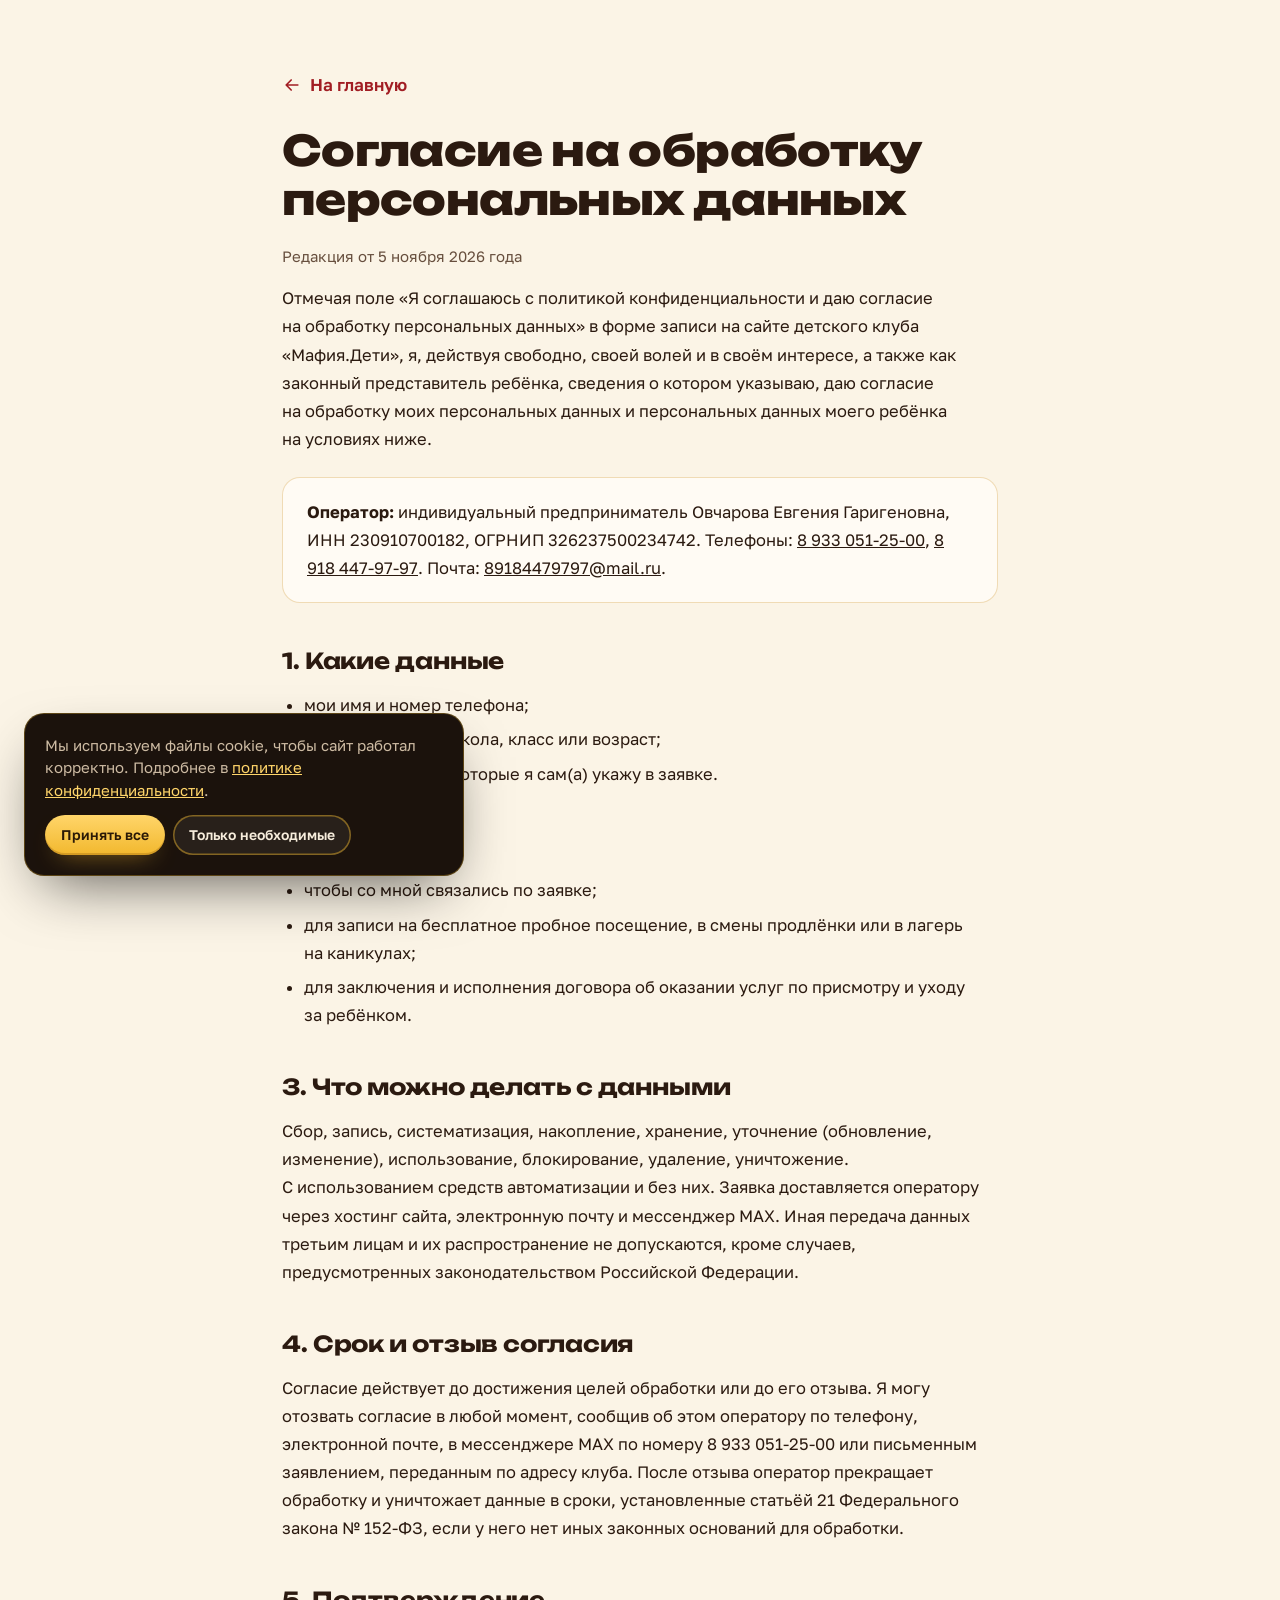
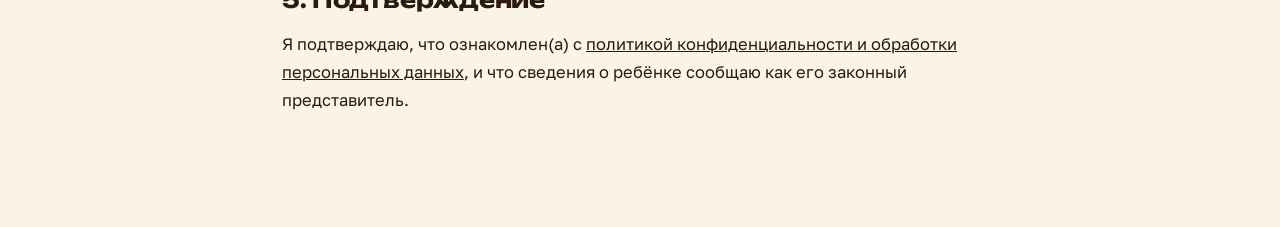
==== commit 2ef12ed4: "Форма сама отправляет заявку на почту и в MAX Обработчик api/lead.php: проверка, защита от спама, пи" ====
--- a/consent.html
+++ b/consent.html
@@ -21,7 +21,7 @@
   <p>Отмечая поле «Я&nbsp;соглашаюсь с&nbsp;политикой конфиденциальности и&nbsp;даю согласие на&nbsp;обработку персональных данных» в&nbsp;форме записи на&nbsp;сайте детского клуба «Мафия.Дети», я, действуя свободно, своей волей и&nbsp;в&nbsp;своём интересе, а&nbsp;также как законный представитель ребёнка, сведения о&nbsp;котором указываю, даю согласие на&nbsp;обработку моих персональных данных и&nbsp;персональных данных моего ребёнка на&nbsp;условиях ниже.</p>
 
   <div class="card">
-    <p><b>Оператор:</b> индивидуальный предприниматель Овчарова Евгения Гаригеновна, ИНН 230910700182, ОГРНИП 326237500234742. Телефоны: <a href="tel:+79330512500">8 933 051-25-00</a>, <a href="tel:+79184479797">8 918 447-97-97</a>.</p>
+    <p><b>Оператор:</b> индивидуальный предприниматель Овчарова Евгения Гаригеновна, ИНН 230910700182, ОГРНИП 326237500234742. Телефоны: <a href="tel:+79330512500">8 933 051-25-00</a>, <a href="tel:+79184479797">8 918 447-97-97</a>. Почта: <a href="mailto:89184479797@mail.ru">89184479797@mail.ru</a>.</p>
   </div>
 
   <h2>1. Какие данные</h2>
@@ -39,10 +39,10 @@
   </ul>
 
   <h2>3. Что можно делать с&nbsp;данными</h2>
-  <p>Сбор, запись, систематизация, накопление, хранение, уточнение (обновление, изменение), использование, блокирование, удаление, уничтожение. С&nbsp;использованием средств автоматизации и&nbsp;без них. Передача данных третьим лицам и&nbsp;их распространение не допускаются, кроме случаев, предусмотренных законодательством Российской Федерации.</p>
+  <p>Сбор, запись, систематизация, накопление, хранение, уточнение (обновление, изменение), использование, блокирование, удаление, уничтожение. С&nbsp;использованием средств автоматизации и&nbsp;без них. Заявка доставляется оператору через хостинг сайта, электронную почту и&nbsp;мессенджер MAX. Иная передача данных третьим лицам и&nbsp;их распространение не допускаются, кроме случаев, предусмотренных законодательством Российской Федерации.</p>
 
   <h2>4. Срок и&nbsp;отзыв согласия</h2>
-  <p>Согласие действует до&nbsp;достижения целей обработки или до&nbsp;его отзыва. Я&nbsp;могу отозвать согласие в&nbsp;любой момент, сообщив об&nbsp;этом оператору по&nbsp;телефону, в&nbsp;мессенджере MAX по&nbsp;номеру 8 933 051-25-00 или письменным заявлением, переданным по&nbsp;адресу клуба. После отзыва оператор прекращает обработку и&nbsp;уничтожает данные в&nbsp;сроки, установленные статьёй 21 Федерального закона № 152-ФЗ, если у&nbsp;него нет иных законных оснований для обработки.</p>
+  <p>Согласие действует до&nbsp;достижения целей обработки или до&nbsp;его отзыва. Я&nbsp;могу отозвать согласие в&nbsp;любой момент, сообщив об&nbsp;этом оператору по&nbsp;телефону, электронной почте, в&nbsp;мессенджере MAX по&nbsp;номеру 8 933 051-25-00 или письменным заявлением, переданным по&nbsp;адресу клуба. После отзыва оператор прекращает обработку и&nbsp;уничтожает данные в&nbsp;сроки, установленные статьёй 21 Федерального закона № 152-ФЗ, если у&nbsp;него нет иных законных оснований для обработки.</p>
 
   <h2>5. Подтверждение</h2>
   <p>Я&nbsp;подтверждаю, что ознакомлен(а) с&nbsp;<a href="privacy.html">политикой конфиденциальности и&nbsp;обработки персональных данных</a>, и&nbsp;что сведения о&nbsp;ребёнке сообщаю как его законный представитель.</p>
--- a/styles.css
+++ b/styles.css
@@ -297,6 +297,7 @@
 .phones li{display:grid;gap:2px}
 .phones li span{padding-left:32px}
 .phones a{display:inline-flex;align-items:center;gap:10px;font:700 clamp(20px,2.4vw,24px)/1.2 var(--display);text-decoration:none;letter-spacing:-.01em}
+.phones a.phones-mail{font-size:17px}/* адрес длинный: в размере телефонов не влезает в 320 px */
 .phones a:hover{color:var(--red-deep)}
 .phones .ico{color:var(--red);width:22px;height:22px}
 .phones span{font-size:14px;color:var(--muted)}
@@ -330,6 +331,14 @@
 .form.is-sent .form-body{display:none}
 .form.is-sent .sent{display:block}
 .sent:focus{outline:none}
+.done{display:none}
+.form.is-done .form-body{display:none}
+.form.is-done .done{display:block}
+.done:focus{outline:none}
+.done-text{margin:0 0 18px;color:var(--muted)}
+.done-text b{color:var(--text);white-space:nowrap}
+.hp{position:absolute;left:-9999px;width:1px;height:1px;overflow:hidden}
+#bookSubmit[disabled]{opacity:.7;cursor:progress}
 .sent-title{margin:0 0 16px;font:800 clamp(24px,3vw,30px)/1.15 var(--display)}
 .sent-steps{display:grid;gap:10px;margin:0 0 22px;padding-left:22px;color:var(--muted)}
 .sent-steps li::marker{color:var(--red);font-weight:700}
